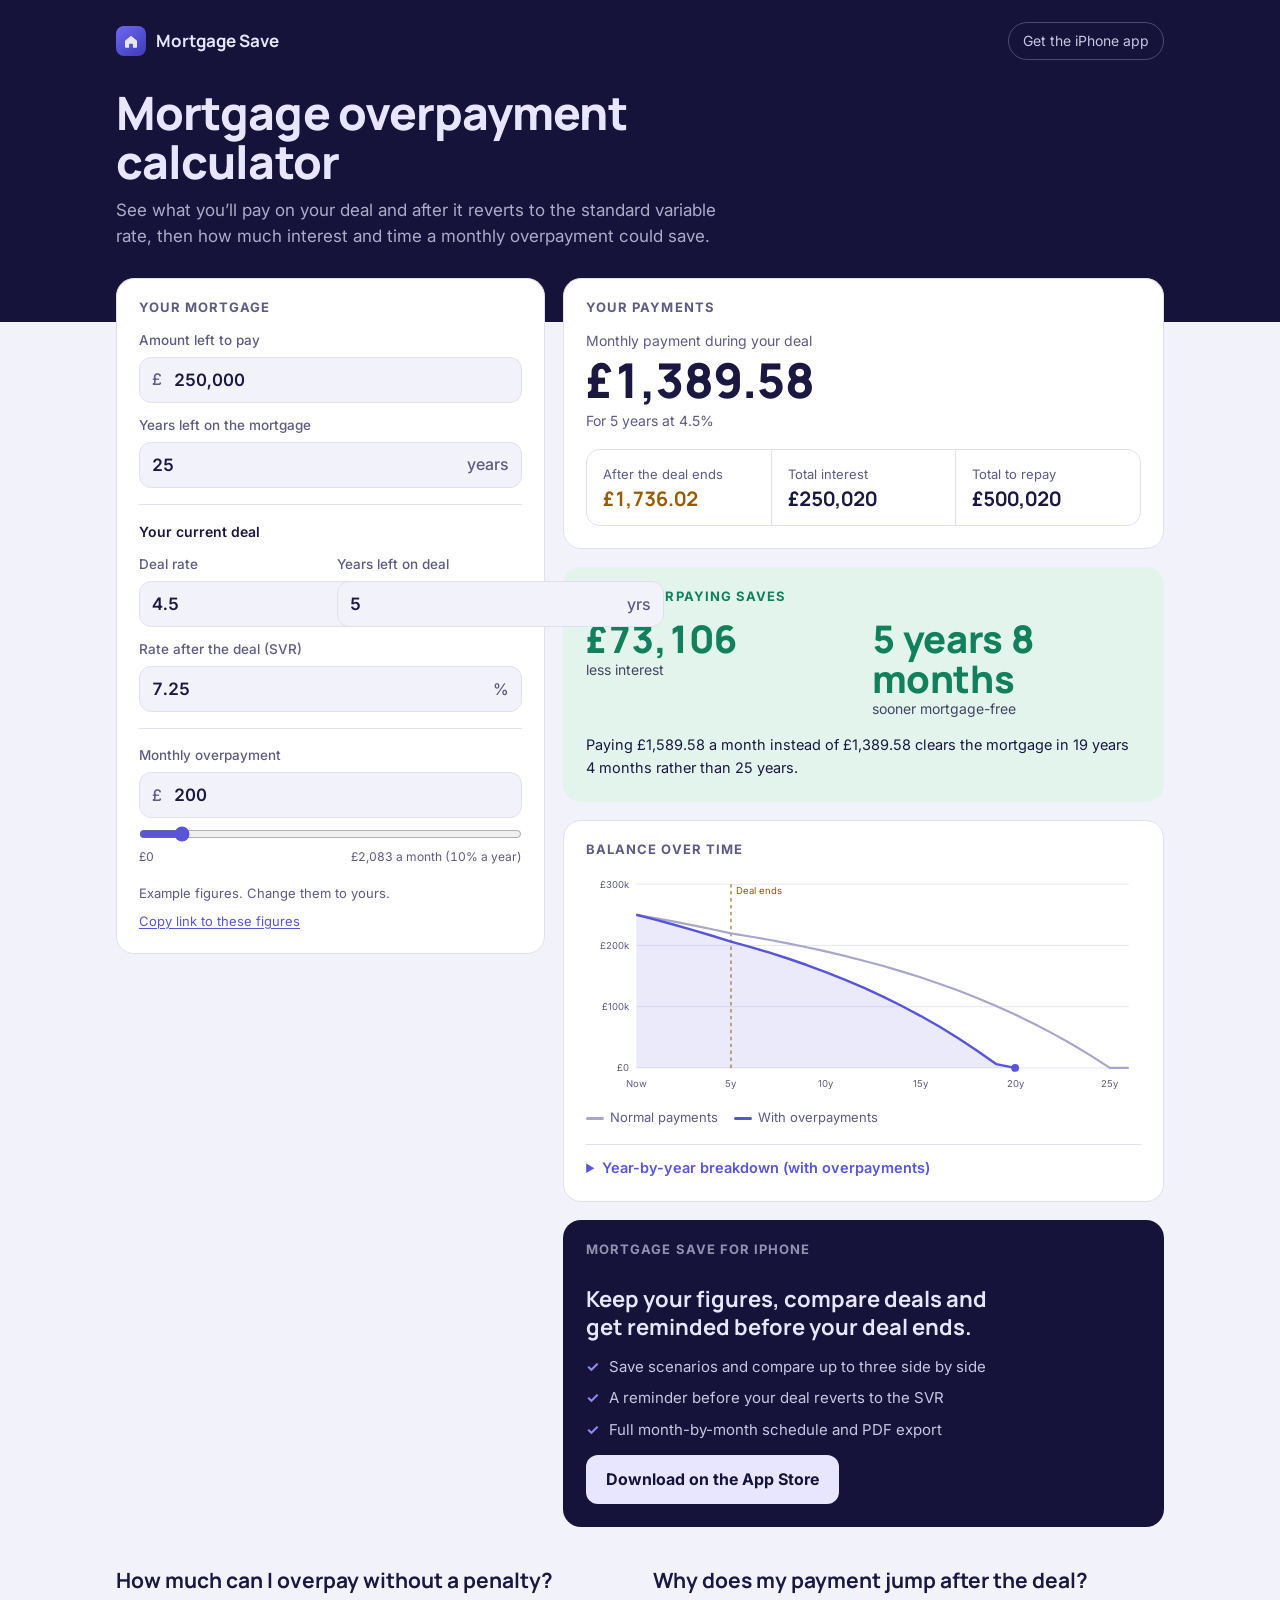
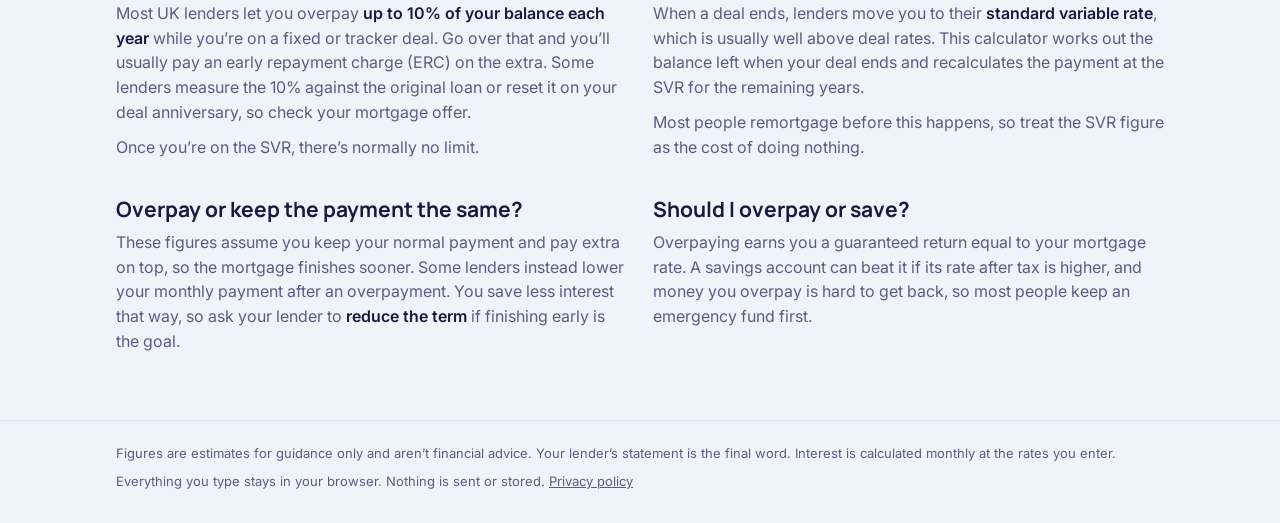
==== calculator/index.html @ d21f7b5c "Add cookie-free Cloudflare Web Analytics to the web calculator Co-Authored-By: Claude Opus 5.5 <nore" ====
<!doctype html>
<html lang="en-GB">
<head>
<meta charset="utf-8">
<meta name="viewport" content="width=device-width, initial-scale=1, viewport-fit=cover">
<title>Mortgage Overpayment Calculator</title>
<meta name="claude:viewport-fit-sides" content="cover">
<meta name="description" content="Free UK mortgage overpayment calculator. See your monthly payment on your deal and after it reverts to the SVR, and how much interest and time a monthly overpayment saves. Nothing you enter leaves your browser.">
<meta name="apple-itunes-app" content="app-id=6467675017">
<meta property="og:type" content="website">
<meta property="og:title" content="Mortgage Overpayment Calculator – Mortgage Save">
<meta property="og:description" content="See how much interest and how many years a monthly overpayment could save on your UK mortgage.">
<meta name="twitter:card" content="summary">
<link rel="canonical" href="https://mortgagesave.very-good-studio.com/">
<meta property="og:url" content="https://mortgagesave.very-good-studio.com/">
<link rel="preconnect" href="https://fonts.googleapis.com">
<link rel="preconnect" href="https://fonts.gstatic.com" crossorigin>
<link rel="stylesheet" href="https://fonts.googleapis.com/css2?family=Manrope:wght@600;700;800&family=Inter:wght@400;500;600&display=swap">
<script type="application/ld+json">
{
  "@context": "https://schema.org",
  "@graph": [
    {
      "@type": "WebApplication",
      "name": "Mortgage Save overpayment calculator",
      "applicationCategory": "FinanceApplication",
      "operatingSystem": "Any",
      "offers": { "@type": "Offer", "price": "0", "priceCurrency": "GBP" },
      "description": "Calculate UK mortgage payments across a fixed deal and the standard variable rate, and see what monthly overpayments save."
    },
    {
      "@type": "FAQPage",
      "mainEntity": [
        { "@type": "Question", "name": "How much can I overpay my mortgage without a penalty?",
          "acceptedAnswer": { "@type": "Answer", "text": "Most UK lenders let you overpay up to 10% of the balance each year during a fixed or tracker deal without an early repayment charge. Check your mortgage offer, because some lenders use a different limit or measure it differently." } },
        { "@type": "Question", "name": "What is the standard variable rate (SVR)?",
          "acceptedAnswer": { "@type": "Answer", "text": "The SVR is the rate your lender moves you to when your deal ends. It is usually much higher than deal rates, which is why most people remortgage before their deal finishes." } },
        { "@type": "Question", "name": "Is it better to overpay or save?",
          "acceptedAnswer": { "@type": "Answer", "text": "Overpaying gives a guaranteed return equal to your mortgage rate. Savings can beat it when the after-tax savings rate is higher, and an emergency fund should usually come first because overpayments are hard to get back." } }
      ]
    }
  ]
}
</script>
<style>
/* Layout: one calm column on phones; inputs left and live results right from 900px. Brand palette from the Mortgage Save support site. */
:root {
  --bg: #F2F2FA;
  --surface: #FFFFFF;
  --ink: #1A1840;
  --muted: #5E5B83;
  --line: #E1E0F0;
  --brand: #16133B;
  --brand-fg: #E8E6FF;
  --accent: #5955D8;
  --accent-soft: #EBEAFD;
  --save: #12805C;
  --save-soft: #E3F4EC;
  --warn: #9A5B00;
  --warn-soft: #FFF3DC;
  --chart-base: #A9A6CC;
  --font-display: "Manrope", "Inter", system-ui, sans-serif;
  --font-body: "Inter", system-ui, -apple-system, "Segoe UI", sans-serif;
  --radius: 18px;
}
@media (prefers-color-scheme: dark) {
  :root:not([data-theme="light"]) {
    --bg: #0E0C24; --surface: #18163A; --ink: #E8E6FF; --muted: #A3A0CC; --line: #2C2A55;
    --brand: #0A0820; --brand-fg: #E8E6FF; --accent: #8E8BF5; --accent-soft: #26245A;
    --save: #4CC79A; --save-soft: #12332A; --warn: #F2B65C; --warn-soft: #3A2C12; --chart-base: #4E4B82;
    color-scheme: dark;
  }
}
:root[data-theme="dark"] {
  --bg: #0E0C24; --surface: #18163A; --ink: #E8E6FF; --muted: #A3A0CC; --line: #2C2A55;
  --brand: #0A0820; --brand-fg: #E8E6FF; --accent: #8E8BF5; --accent-soft: #26245A;
  --save: #4CC79A; --save-soft: #12332A; --warn: #F2B65C; --warn-soft: #3A2C12; --chart-base: #4E4B82;
  color-scheme: dark;
}

*, *::before, *::after { box-sizing: border-box; }
html { -webkit-text-size-adjust: 100%; }
body {
  margin: 0;
  background: var(--bg);
  color: var(--ink);
  font: 400 16px/1.55 var(--font-body);
  -webkit-font-smoothing: antialiased;
}
.wrap {
  max-width: 1080px;
  margin: 0 auto;
  padding-left: max(16px, env(safe-area-inset-left, 0px));
  padding-right: max(16px, env(safe-area-inset-right, 0px));
}

header.top { background: var(--brand); color: var(--brand-fg); }
header.top .wrap { padding-block: 22px 72px; display: grid; gap: 28px; }
.brandline { display: flex; align-items: center; justify-content: space-between; gap: 12px; flex-wrap: wrap; }
.brand { display: flex; align-items: center; gap: 10px; font: 700 17px/1 var(--font-display); color: var(--brand-fg); text-decoration: none; }
.brand-mark { width: 30px; height: 30px; border-radius: 8px; background: linear-gradient(140deg, #6E6AF0, #3D39B8); display: grid; place-items: center; }
.store-link { color: var(--brand-fg); font-size: 14px; opacity: .85; text-decoration: none; border: 1px solid rgba(232,230,255,.3); border-radius: 999px; padding: 7px 14px; }
.store-link:hover { opacity: 1; border-color: rgba(232,230,255,.6); }
h1 { font: 800 clamp(30px, 5vw, 46px)/1.08 var(--font-display); letter-spacing: -0.02em; margin: 0; text-wrap: balance; max-width: 18ch; }
.lede { margin: 10px 0 0; max-width: 58ch; color: rgba(232,230,255,.72); font-size: 17px; }

main .wrap { margin-top: -44px; padding-block: 0 56px; }
.calc { display: grid; gap: 18px; grid-template-columns: 1fr; align-items: start; }
@media (min-width: 900px) { .calc { grid-template-columns: minmax(0, 5fr) minmax(0, 7fr); } }

.panel { background: var(--surface); border: 1px solid var(--line); border-radius: var(--radius); padding: 22px; min-width: 0; }
.panel h2 { font: 700 13px/1 var(--font-body); text-transform: uppercase; letter-spacing: .08em; color: var(--muted); margin: 0 0 16px; }
.inputs { display: grid; gap: 16px; }
@media (min-width: 900px) { .inputs-panel { position: sticky; top: calc(16px + env(safe-area-inset-top, 0px)); } }
.group { display: grid; gap: 12px; padding-top: 16px; border-top: 1px solid var(--line); }
.group:first-of-type { border-top: 0; padding-top: 0; }
.group-title { font-weight: 600; font-size: 14px; }
.pair { display: grid; grid-template-columns: 1fr 1fr; gap: 12px; }
.field { display: grid; gap: 6px; min-width: 0; }
.field label { font-size: 13.5px; font-weight: 500; color: var(--muted); }
.box { display: flex; align-items: center; background: var(--bg); border: 1.5px solid var(--line); border-radius: 12px; transition: border-color .15s; }
.box:focus-within { border-color: var(--accent); }
.box span { padding: 0 0 0 12px; color: var(--muted); font-weight: 500; }
.box span.after { padding: 0 12px 0 0; }
.box input { flex: 1; min-width: 0; border: 0; background: transparent; color: var(--ink); font: 600 17px/1 var(--font-body); padding: 12px; font-variant-numeric: tabular-nums; outline: none; }
.field.bad .box { border-color: #D2433E; }
.err { color: #D2433E; font-size: 13px; }
.err:empty { display: none; }
.hint { font-size: 13px; color: var(--muted); }
input[type="range"] { width: 100%; accent-color: var(--accent); margin: 2px 0 0; }
.range-ends { display: flex; justify-content: space-between; font-size: 12px; color: var(--muted); font-variant-numeric: tabular-nums; }
.example-note { font-size: 13px; color: var(--muted); display: flex; justify-content: space-between; gap: 8px; flex-wrap: wrap; }
.linkbtn { background: none; border: 0; padding: 0; font: inherit; color: var(--accent); cursor: pointer; text-decoration: underline; text-underline-offset: 2px; }
:focus-visible { outline: 2.5px solid var(--accent); outline-offset: 2px; }

.results { display: grid; gap: 18px; min-width: 0; }
.headline { display: grid; gap: 4px; }
.headline .k { font-size: 14px; color: var(--muted); }
.headline .v { font: 800 clamp(34px, 6vw, 48px)/1.05 var(--font-display); letter-spacing: -0.02em; font-variant-numeric: tabular-nums; }
.headline .s { font-size: 14px; color: var(--muted); }
.stats { display: grid; grid-template-columns: repeat(auto-fit, minmax(150px, 1fr)); gap: 1px; background: var(--line); border: 1px solid var(--line); border-radius: 14px; overflow: hidden; margin-top: 18px; }
.stat { background: var(--surface); padding: 14px 16px; display: grid; gap: 2px; }
.stat .k { font-size: 13px; color: var(--muted); }
.stat .v { font: 700 20px/1.2 var(--font-display); font-variant-numeric: tabular-nums; }
.stat .v.up { color: var(--warn); }

.saving { background: var(--save-soft); border-color: transparent; }
.saving h2 { color: var(--save); }
.saving-grid { display: grid; grid-template-columns: repeat(auto-fit, minmax(160px, 1fr)); gap: 16px; }
.saving .big { font: 800 clamp(28px, 4.6vw, 38px)/1.05 var(--font-display); color: var(--save); font-variant-numeric: tabular-nums; letter-spacing: -0.01em; }
.saving .k { font-size: 14px; color: var(--ink); opacity: .8; }
.saving p { margin: 14px 0 0; font-size: 14.5px; }
.callout { margin-top: 14px; background: var(--warn-soft); color: var(--warn); border-radius: 12px; padding: 12px 14px; font-size: 14px; }
.empty-over { color: var(--muted); font-size: 15px; margin: 0; }

.chart-wrap { width: 100%; }
.chart-wrap svg { width: 100%; height: auto; display: block; overflow: visible; }
.legend { display: flex; gap: 16px; flex-wrap: wrap; font-size: 13px; color: var(--muted); margin-top: 10px; }
.legend i { display: inline-block; width: 18px; height: 3px; border-radius: 2px; vertical-align: middle; margin-right: 6px; }

details.table { border-top: 1px solid var(--line); margin-top: 16px; padding-top: 12px; }
details.table summary { cursor: pointer; font-weight: 600; font-size: 14.5px; color: var(--accent); }
.table-scroll { overflow-x: auto; margin-top: 12px; }
table { width: 100%; border-collapse: collapse; font-size: 14px; font-variant-numeric: tabular-nums; min-width: 460px; }
th, td { text-align: right; padding: 8px 10px; border-bottom: 1px solid var(--line); white-space: nowrap; }
th:first-child, td:first-child { text-align: left; }
th { font-size: 12px; text-transform: uppercase; letter-spacing: .06em; color: var(--muted); font-weight: 600; }
tr.svr td:first-child::after { content: "SVR"; font-size: 10.5px; font-weight: 600; letter-spacing: .05em; margin-left: 8px; padding: 2px 6px; border-radius: 999px; background: var(--warn-soft); color: var(--warn); }

.app { background: var(--brand); color: var(--brand-fg); border-color: transparent; display: grid; gap: 14px; }
.app h2 { color: rgba(232,230,255,.6); }
.app .pitch { font: 700 22px/1.25 var(--font-display); margin: 0; text-wrap: balance; }
.app ul { margin: 0; padding: 0; list-style: none; display: grid; gap: 8px; font-size: 15px; color: rgba(232,230,255,.85); }
.app li::before { content: "✓"; color: #8E8BF5; font-weight: 700; margin-right: 10px; }
.app .cta { justify-self: start; background: var(--brand-fg); color: var(--brand); font-weight: 700; text-decoration: none; padding: 12px 20px; border-radius: 12px; }
.app .cta:hover { background: #fff; }

.explain { margin-top: 40px; display: grid; gap: 26px; grid-template-columns: 1fr; }
@media (min-width: 760px) { .explain { grid-template-columns: 1fr 1fr; } }
.explain section { min-width: 0; }
.explain h2 { font: 700 21px/1.25 var(--font-display); margin: 0 0 8px; text-wrap: balance; }
.explain p { margin: 0 0 10px; max-width: 62ch; color: var(--muted); }
.explain p strong { color: var(--ink); font-weight: 600; }

footer { border-top: 1px solid var(--line); }
footer .wrap { padding-block: 22px 32px; font-size: 13px; color: var(--muted); display: grid; gap: 8px; }
footer a { color: var(--muted); }

@media (prefers-reduced-motion: reduce) { * { transition: none !important; } }
</style>
</head>
<body>
<header class="top">
  <div class="wrap">
    <div class="brandline">
      <a class="brand" href="./">
        <span class="brand-mark" aria-hidden="true">
          <svg width="18" height="18" viewBox="0 0 24 24" fill="none"><path d="M4 11.5 12 5l8 6.5V20a1 1 0 0 1-1 1h-4.5v-5.5h-5V21H5a1 1 0 0 1-1-1v-8.5Z" fill="#E8E6FF"/></svg>
        </span>
        Mortgage Save
      </a>
      <a class="store-link" href="https://apps.apple.com/app/id6467675017" rel="noopener">Get the iPhone app</a>
    </div>
    <div>
      <h1>Mortgage overpayment calculator</h1>
      <p class="lede">See what you’ll pay on your deal and after it reverts to the standard variable rate, then how much interest and time a monthly overpayment could save.</p>
    </div>
  </div>
</header>

<main>
  <div class="wrap">
    <div class="calc">
      <form class="panel inputs-panel" id="form" novalidate>
        <h2>Your mortgage</h2>
        <div class="inputs">
          <div class="group">
            <div class="field" id="f-loan">
              <label for="loan">Amount left to pay</label>
              <div class="box"><span>£</span><input id="loan" name="loan" inputmode="decimal" autocomplete="off"></div>
              <div class="err" id="e-loan"></div>
            </div>
            <div class="field" id="f-termYears">
              <label for="termYears">Years left on the mortgage</label>
              <div class="box"><input id="termYears" name="termYears" inputmode="decimal" autocomplete="off"><span class="after">years</span></div>
              <div class="err" id="e-termYears"></div>
            </div>
          </div>

          <div class="group">
            <div class="group-title">Your current deal</div>
            <div class="pair">
              <div class="field" id="f-dealRate">
                <label for="dealRate">Deal rate</label>
                <div class="box"><input id="dealRate" name="dealRate" inputmode="decimal" autocomplete="off"><span class="after">%</span></div>
                <div class="err" id="e-dealRate"></div>
              </div>
              <div class="field" id="f-dealYears">
                <label for="dealYears">Years left on deal</label>
                <div class="box"><input id="dealYears" name="dealYears" inputmode="decimal" autocomplete="off"><span class="after">yrs</span></div>
                <div class="err" id="e-dealYears"></div>
              </div>
            </div>
            <div class="field" id="f-svr">
              <label for="svr">Rate after the deal (SVR)</label>
              <div class="box"><input id="svr" name="svr" inputmode="decimal" autocomplete="off"><span class="after">%</span></div>
              <div class="err" id="e-svr"></div>
            </div>
          </div>

          <div class="group">
            <div class="field" id="f-overpayment">
              <label for="overpayment">Monthly overpayment</label>
              <div class="box"><span>£</span><input id="overpayment" name="overpayment" inputmode="decimal" autocomplete="off"></div>
              <input type="range" id="overSlider" min="0" max="2000" step="10" aria-label="Monthly overpayment slider">
              <div class="range-ends"><span>£0</span><span id="capLabel">£0 a month (10% a year)</span></div>
              <div class="err" id="e-overpayment"></div>
            </div>
          </div>

          <div class="example-note">
            <span id="exampleText">Example figures. Change them to yours.</span>
            <button type="button" class="linkbtn" id="copyLink">Copy link to these figures</button>
          </div>
        </div>
      </form>

      <div class="results" aria-live="polite">
        <section class="panel" id="paymentsPanel">
          <h2>Your payments</h2>
          <div class="headline">
            <span class="k">Monthly payment during your deal</span>
            <span class="v" id="r-deal">–</span>
            <span class="s" id="r-deal-sub"></span>
          </div>
          <div class="stats">
            <div class="stat"><span class="k">After the deal ends</span><span class="v" id="r-svr">–</span></div>
            <div class="stat"><span class="k">Total interest</span><span class="v" id="r-interest">–</span></div>
            <div class="stat"><span class="k">Total to repay</span><span class="v" id="r-total">–</span></div>
          </div>
        </section>

        <section class="panel saving" id="savingPanel">
          <h2>What overpaying saves</h2>
          <div id="savingBody"></div>
        </section>

        <section class="panel">
          <h2>Balance over time</h2>
          <div class="chart-wrap" id="chart"></div>
          <div class="legend" id="legend"></div>
          <details class="table">
            <summary>Year-by-year breakdown</summary>
            <div class="table-scroll"><table id="yearTable"></table></div>
          </details>
        </section>

        <section class="panel app">
          <h2>Mortgage Save for iPhone</h2>
          <p class="pitch">Keep your figures, compare deals and get reminded before your deal ends.</p>
          <ul>
            <li>Save scenarios and compare up to three side by side</li>
            <li>A reminder before your deal reverts to the SVR</li>
            <li>Full month-by-month schedule and PDF export</li>
          </ul>
          <a class="cta" href="https://apps.apple.com/app/id6467675017" rel="noopener">Download on the App Store</a>
        </section>
      </div>
    </div>

    <div class="explain">
      <section>
        <h2>How much can I overpay without a penalty?</h2>
        <p>Most UK lenders let you overpay <strong>up to 10% of your balance each year</strong> while you’re on a fixed or tracker deal. Go over that and you’ll usually pay an early repayment charge (ERC) on the extra. Some lenders measure the 10% against the original loan or reset it on your deal anniversary, so check your mortgage offer.</p>
        <p>Once you’re on the SVR, there’s normally no limit.</p>
      </section>
      <section>
        <h2>Why does my payment jump after the deal?</h2>
        <p>When a deal ends, lenders move you to their <strong>standard variable rate</strong>, which is usually well above deal rates. This calculator works out the balance left when your deal ends and recalculates the payment at the SVR for the remaining years.</p>
        <p>Most people remortgage before this happens, so treat the SVR figure as the cost of doing nothing.</p>
      </section>
      <section>
        <h2>Overpay or keep the payment the same?</h2>
        <p>These figures assume you keep your normal payment and pay extra on top, so the mortgage finishes sooner. Some lenders instead lower your monthly payment after an overpayment. You save less interest that way, so ask your lender to <strong>reduce the term</strong> if finishing early is the goal.</p>
      </section>
      <section>
        <h2>Should I overpay or save?</h2>
        <p>Overpaying earns you a guaranteed return equal to your mortgage rate. A savings account can beat it if its rate after tax is higher, and money you overpay is hard to get back, so most people keep an emergency fund first.</p>
      </section>
    </div>
  </div>
</main>

<footer>
  <div class="wrap">
    <span>Figures are estimates for guidance only and aren’t financial advice. Your lender’s statement is the final word. Interest is calculated monthly at the rates you enter.</span>
    <span>Everything you type stays in your browser. Nothing is sent or stored. <a href="https://jamesishere00100001.github.io/mortgagesave/privacy-policy.html">Privacy policy</a></span>
  </div>
</footer>

<script type="module">
import { calculate, maxMonthlyOverpayment } from './calc.js';

const EXAMPLE = { loan: 250000, termYears: 25, dealRate: 4.5, dealYears: 5, svr: 7.25, overpayment: 200 };
const FIELDS = Object.keys(EXAMPLE);
const $ = (id) => document.getElementById(id);

const gbp0 = new Intl.NumberFormat('en-GB', { style: 'currency', currency: 'GBP', maximumFractionDigits: 0 });
const gbp2 = new Intl.NumberFormat('en-GB', { style: 'currency', currency: 'GBP', minimumFractionDigits: 2, maximumFractionDigits: 2 });
const num = (v) => Number(String(v).replace(/[£,%\s]/g, ''));
const plain = (n) => (Number.isInteger(n) ? String(n) : String(+n.toFixed(2)));

function duration(months) {
  const m = Math.round(months);
  const y = Math.floor(m / 12), r = m % 12;
  const parts = [];
  if (y) parts.push(`${y} year${y === 1 ? '' : 's'}`);
  if (r) parts.push(`${r} month${r === 1 ? '' : 's'}`);
  return parts.join(' ') || '0 months';
}

function readForm() {
  const d = {};
  for (const k of FIELDS) d[k] = $(k).value.trim() === '' ? (k === 'overpayment' ? 0 : NaN) : num($(k).value);
  return d;
}

function fill(d) {
  for (const k of FIELDS) $(k).value = k === 'loan' || k === 'overpayment' ? Number(d[k]).toLocaleString('en-GB') : plain(d[k]);
}

function initialValues() {
  try {
    const q = new URLSearchParams(location.search);
    if (FIELDS.every((k) => q.has(k))) {
      const d = {};
      for (const k of FIELDS) d[k] = num(q.get(k));
      if (FIELDS.every((k) => Number.isFinite(d[k]))) return { d, fromLink: true };
    }
  } catch (_) {}
  return { d: EXAMPLE, fromLink: false };
}

function syncUrl(d) {
  try {
    const q = new URLSearchParams();
    for (const k of FIELDS) q.set(k, plain(d[k]));
    history.replaceState(null, '', `${location.pathname}?${q}`);
  } catch (_) {}
}

function showErrors(errors) {
  for (const k of FIELDS) {
    $(`e-${k}`).textContent = errors[k] || '';
    $(`f-${k}`).classList.toggle('bad', !!errors[k]);
  }
}

function renderChart(baseYears, overYears, dealYears) {
  const W = 640, H = 260, L = 58, R = 14, T = 14, B = 34;
  const n = baseYears.length;
  const max = baseYears.length ? Math.max(...baseYears.map((y) => y.closing), 0) : 0;
  const top = Math.max(baseYears[0] ? baseYears[0].closing + baseYears[0].principal : 1, max);
  const step = niceStep(top / 4);
  const yMax = Math.ceil(top / step) * step;
  const x = (yr) => L + (yr / n) * (W - L - R);
  const y = (v) => T + (1 - v / yMax) * (H - T - B);
  const start = baseYears[0] ? baseYears[0].closing + baseYears[0].principal : 0;

  const pts = (years) => [[0, start], ...years.map((yr) => [yr.year, yr.closing])];
  const line = (p) => p.map(([a, b], i) => `${i ? 'L' : 'M'}${x(a).toFixed(1)},${y(b).toFixed(1)}`).join('');
  const area = (p) => `${line(p)}L${x(p.at(-1)[0]).toFixed(1)},${y(0)}L${x(0)},${y(0)}Z`;

  let grid = '';
  for (let v = 0; v <= yMax + 1; v += step) {
    grid += `<line x1="${L}" x2="${W - R}" y1="${y(v)}" y2="${y(v)}" stroke="var(--line)" stroke-width="1"/>`;
    grid += `<text x="${L - 8}" y="${y(v) + 4}" text-anchor="end" font-size="11" fill="var(--muted)">${shortMoney(v)}</text>`;
  }
  const tickEvery = n > 30 ? 10 : n > 12 ? 5 : n > 6 ? 2 : 1;
  for (let t = 0; t <= n; t += tickEvery) {
    grid += `<text x="${x(t)}" y="${H - 12}" text-anchor="middle" font-size="11" fill="var(--muted)">${t === 0 ? 'Now' : `${t}y`}</text>`;
  }
  const dealX = x(Math.min(dealYears, n));
  const dealMark = dealYears < n
    ? `<line x1="${dealX}" x2="${dealX}" y1="${T}" y2="${y(0)}" stroke="var(--warn)" stroke-dasharray="4 4" stroke-width="1.2"/>
       <text x="${dealX + 6}" y="${T + 11}" font-size="11" fill="var(--warn)">Deal ends</text>` : '';

  const basePts = pts(baseYears);
  let svg = `<svg viewBox="0 0 ${W} ${H}" role="img" aria-label="Mortgage balance by year">${grid}${dealMark}`;
  svg += `<path d="${line(basePts)}" fill="none" stroke="var(--chart-base)" stroke-width="2.5" stroke-linejoin="round"/>`;
  if (overYears) {
    const op = pts(overYears);
    svg += `<path d="${area(op)}" fill="var(--accent)" opacity="0.12"/>`;
    svg += `<path d="${line(op)}" fill="none" stroke="var(--accent)" stroke-width="2.8" stroke-linejoin="round"/>`;
    const end = op.at(-1);
    svg += `<circle cx="${x(end[0])}" cy="${y(0)}" r="4.5" fill="var(--accent)"/>`;
  }
  svg += '</svg>';
  $('chart').innerHTML = svg;
  $('legend').innerHTML =
    `<span><i style="background:var(--chart-base)"></i>Normal payments</span>` +
    (overYears ? `<span><i style="background:var(--accent)"></i>With overpayments</span>` : '');
}

function niceStep(raw) {
  const p = Math.pow(10, Math.floor(Math.log10(raw || 1)));
  const f = raw / p;
  return (f <= 1 ? 1 : f <= 2 ? 2 : f <= 2.5 ? 2.5 : f <= 5 ? 5 : 10) * p;
}
function shortMoney(v) {
  if (v >= 1e6) return `£${+(v / 1e6).toFixed(2)}m`;
  if (v >= 1e3) return `£${Math.round(v / 1e3)}k`;
  return `£${Math.round(v)}`;
}

function renderTable(baseYears, overYears) {
  const rows = (overYears || baseYears);
  const head = `<thead><tr><th>Year</th><th>Paid</th><th>Interest</th><th>Capital</th><th>Balance at end</th></tr></thead>`;
  const body = rows.map((y) => `<tr class="${y.inDeal ? '' : 'svr'}"><td>${y.year}</td><td>${gbp0.format(y.paid)}</td><td>${gbp0.format(y.interest)}</td><td>${gbp0.format(y.principal)}</td><td>${gbp0.format(y.closing)}</td></tr>`).join('');
  $('yearTable').innerHTML = head + `<tbody>${body}</tbody>`;
  document.querySelector('details.table summary').textContent =
    overYears ? 'Year-by-year breakdown (with overpayments)' : 'Year-by-year breakdown';
}

function render() {
  const d = readForm();
  const r = calculate(d);
  showErrors(r.errors);

  const slider = $('overSlider');
  if (d.loan > 0) {
    const cap = maxMonthlyOverpayment(d.loan);
    slider.max = String(Math.max(10, Math.round(cap / 10) * 10));
    $('capLabel').textContent = `${gbp0.format(cap)} a month (10% a year)`;
  }
  if (document.activeElement !== slider) slider.value = String(d.overpayment || 0);

  if (Object.keys(r.errors).length) return;
  syncUrl(d);

  const { std, over } = r;
  $('r-deal').textContent = gbp2.format(std.dealPayment);
  $('r-deal-sub').textContent = `For ${duration(std.dealMonths)} at ${plain(d.dealRate)}%`;
  const rise = std.svrPayment - std.dealPayment;
  $('r-svr').textContent = std.svrMonths > 0 ? gbp2.format(std.svrPayment) : 'Paid off';
  $('r-svr').classList.toggle('up', std.svrMonths > 0 && rise > 0.5);
  $('r-svr').title = std.svrMonths > 0 ? `${rise >= 0 ? '+' : '−'}${gbp2.format(Math.abs(rise))} a month at ${plain(d.svr)}%` : '';
  $('r-interest').textContent = gbp0.format(std.totalInterest);
  $('r-total').textContent = gbp0.format(std.totalPayable);

  const body = $('savingBody');
  if (!over) {
    body.innerHTML = `<p class="empty-over">Add a monthly overpayment to see how much interest and time it saves.</p>`;
  } else {
    const saved = Math.max(0, over.saving);
    body.innerHTML = `
      <div class="saving-grid">
        <div><div class="big">${gbp0.format(saved)}</div><div class="k">less interest</div></div>
        <div><div class="big">${duration(Math.max(0, over.monthsSaved))}</div><div class="k">sooner mortgage-free</div></div>
      </div>
      <p>Paying ${gbp2.format(over.dealPayment)} a month instead of ${gbp2.format(std.dealPayment)} clears the mortgage in ${duration(over.months)} rather than ${duration(std.months)}.</p>
      ${over.overCap ? `<div class="callout">This is more than 10% of your balance a year (${gbp0.format(r.cap)} a month). Most lenders charge an early repayment charge on the extra while you’re on a deal, which these figures don’t include.</div>` : ''}`;
  }

  renderChart(r.baseYears, r.overYears, d.dealYears);
  renderTable(r.baseYears, r.overYears);
}

const start = initialValues();
fill(start.d);
if (start.fromLink) $('exampleText').textContent = 'Figures from a shared link.';

let typed = false;
$('form').addEventListener('input', (e) => {
  if (e.target.id === 'overSlider') {
    $('overpayment').value = Number(e.target.value).toLocaleString('en-GB');
  }
  if (!typed) { typed = true; $('exampleText').textContent = 'Your figures stay in this browser.'; }
  render();
});
$('form').addEventListener('submit', (e) => e.preventDefault());
for (const k of ['loan', 'overpayment']) {
  $(k).addEventListener('blur', () => {
    const v = num($(k).value);
    if (Number.isFinite(v) && $(k).value.trim() !== '') $(k).value = v.toLocaleString('en-GB');
  });
}
$('copyLink').addEventListener('click', async () => {
  const btn = $('copyLink');
  try {
    await navigator.clipboard.writeText(location.href);
    btn.textContent = 'Link copied';
  } catch (_) {
    btn.textContent = 'Copy the address bar to share';
  }
  setTimeout(() => { btn.textContent = 'Copy link to these figures'; }, 2500);
});

render();
</script>
<!-- Cloudflare Web Analytics --><script type='module' src='https://static.cloudflareinsights.com/beacon.min.js' data-cf-beacon='{"token": "3850486203cd40769943ba21bf3ae65b"}'></script><!-- End Cloudflare Web Analytics -->
</body>
</html>
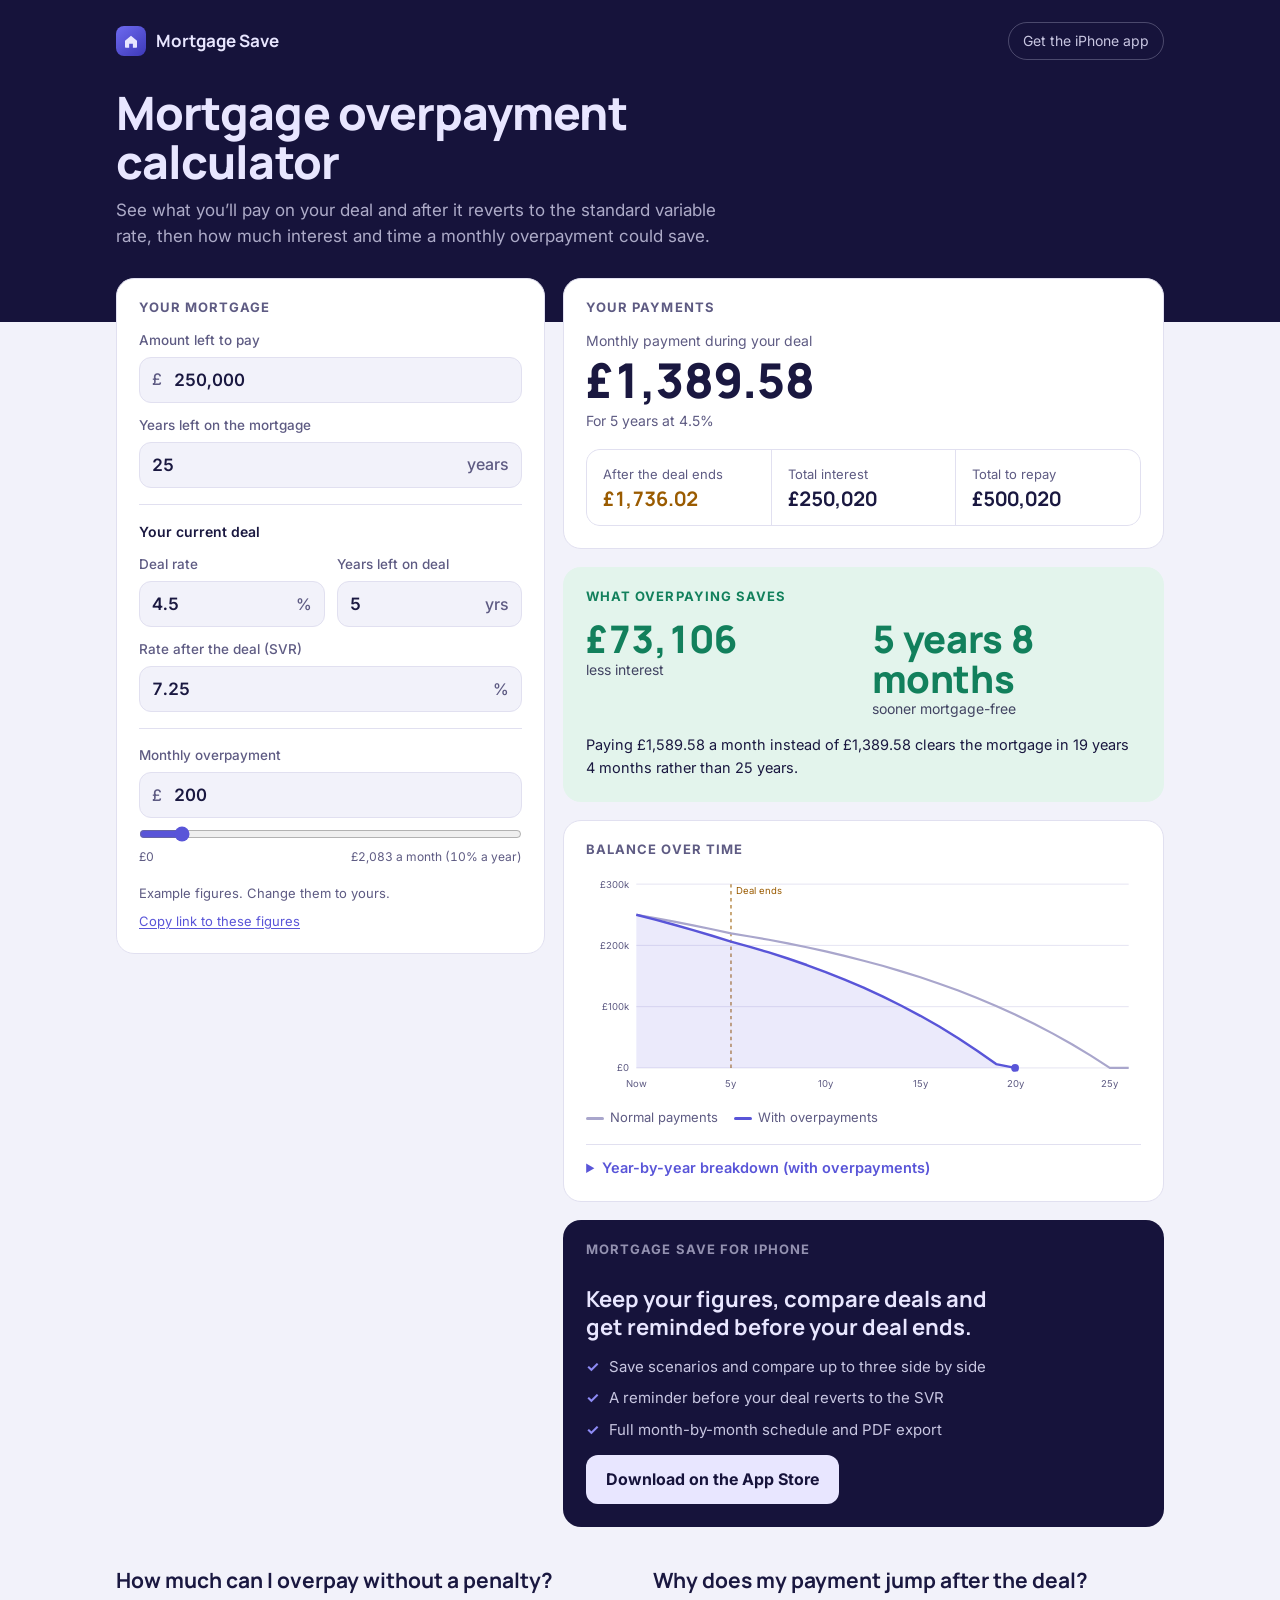
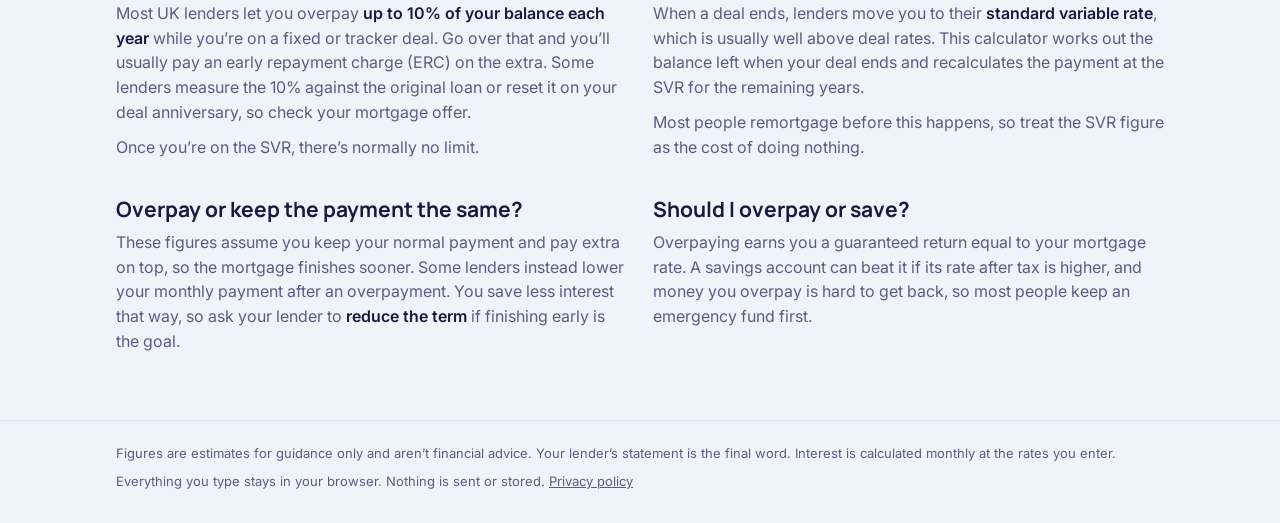
==== commit 85d9f3d8: "Stop calculator inputs overflowing their columns Inputs kept their default ~20-character width, so o" ====
--- a/calculator/index.html
+++ b/calculator/index.html
@@ -115,14 +115,14 @@
 .group { display: grid; gap: 12px; padding-top: 16px; border-top: 1px solid var(--line); }
 .group:first-of-type { border-top: 0; padding-top: 0; }
 .group-title { font-weight: 600; font-size: 14px; }
-.pair { display: grid; grid-template-columns: 1fr 1fr; gap: 12px; }
-.field { display: grid; gap: 6px; min-width: 0; }
+.pair { display: grid; grid-template-columns: repeat(2, minmax(0, 1fr)); gap: 12px; }
+.field { display: grid; grid-template-columns: minmax(0, 1fr); gap: 6px; min-width: 0; }
 .field label { font-size: 13.5px; font-weight: 500; color: var(--muted); }
 .box { display: flex; align-items: center; background: var(--bg); border: 1.5px solid var(--line); border-radius: 12px; transition: border-color .15s; }
 .box:focus-within { border-color: var(--accent); }
 .box span { padding: 0 0 0 12px; color: var(--muted); font-weight: 500; }
 .box span.after { padding: 0 12px 0 0; }
-.box input { flex: 1; min-width: 0; border: 0; background: transparent; color: var(--ink); font: 600 17px/1 var(--font-body); padding: 12px; font-variant-numeric: tabular-nums; outline: none; }
+.box input { flex: 1; width: 100%; min-width: 0; border: 0; background: transparent; color: var(--ink); font: 600 17px/1 var(--font-body); padding: 12px; font-variant-numeric: tabular-nums; outline: none; }
 .field.bad .box { border-color: #D2433E; }
 .err { color: #D2433E; font-size: 13px; }
 .err:empty { display: none; }
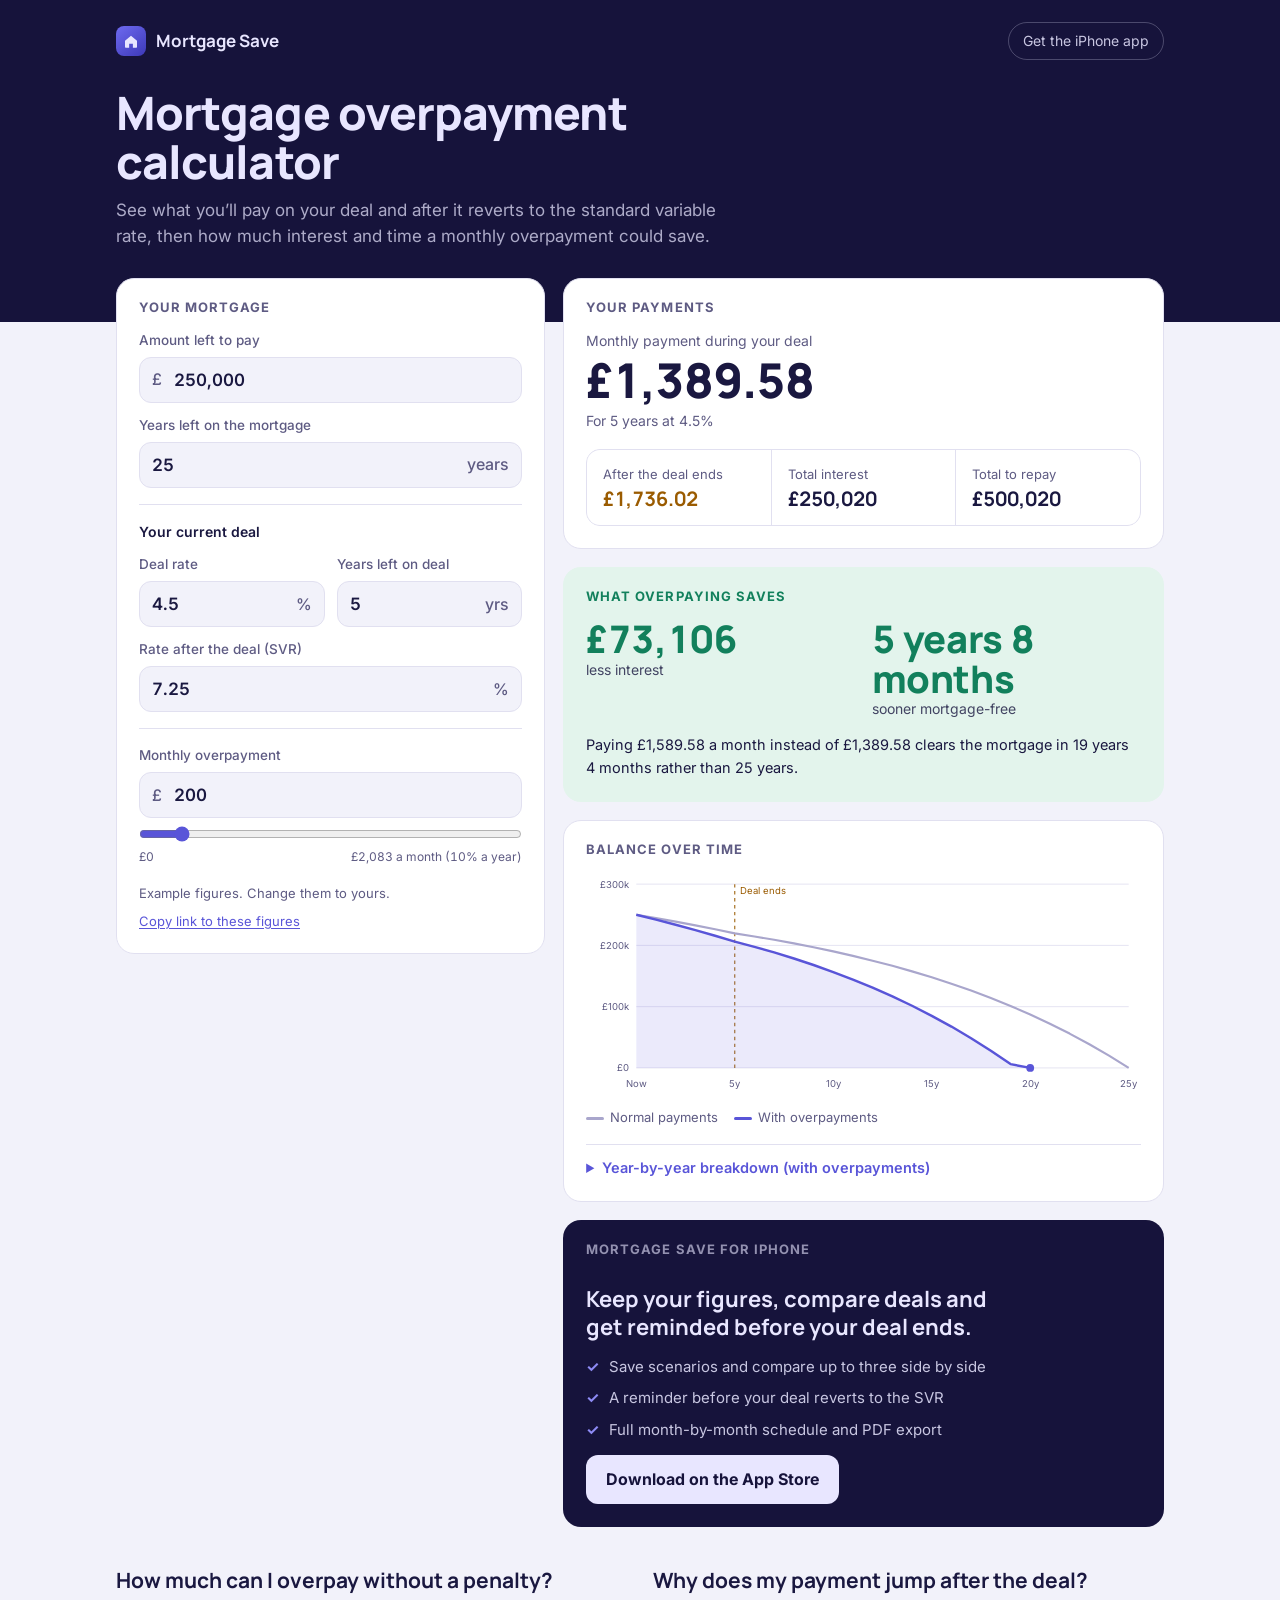
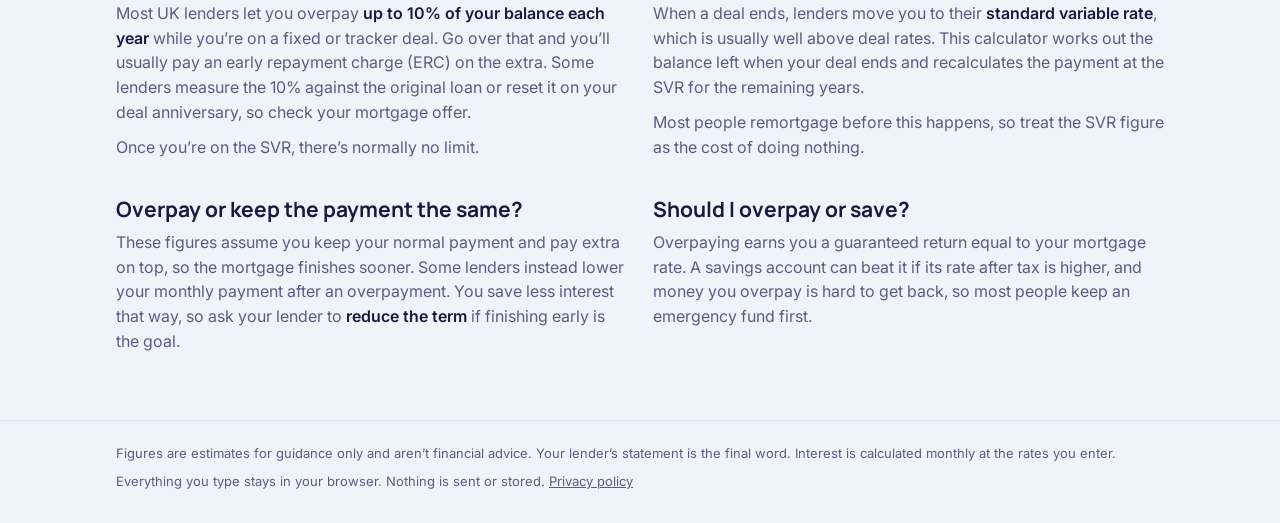
==== commit 116a7c61: "Serve the calculator with our own nginx and security headers Railpack's default static server sent a" ====
--- a/calculator/index.html
+++ b/calculator/index.html
@@ -334,7 +334,7 @@
 <footer>
   <div class="wrap">
     <span>Figures are estimates for guidance only and aren’t financial advice. Your lender’s statement is the final word. Interest is calculated monthly at the rates you enter.</span>
-    <span>Everything you type stays in your browser. Nothing is sent or stored. <a href="https://jamesishere00100001.github.io/mortgagesave/privacy-policy.html">Privacy policy</a></span>
+    <span>Everything you type stays in your browser. Nothing is sent or stored. <a href="https://very-good-studio.com/apps/mortgage-save/privacy-policy.html">Privacy policy</a></span>
   </div>
 </footer>
 
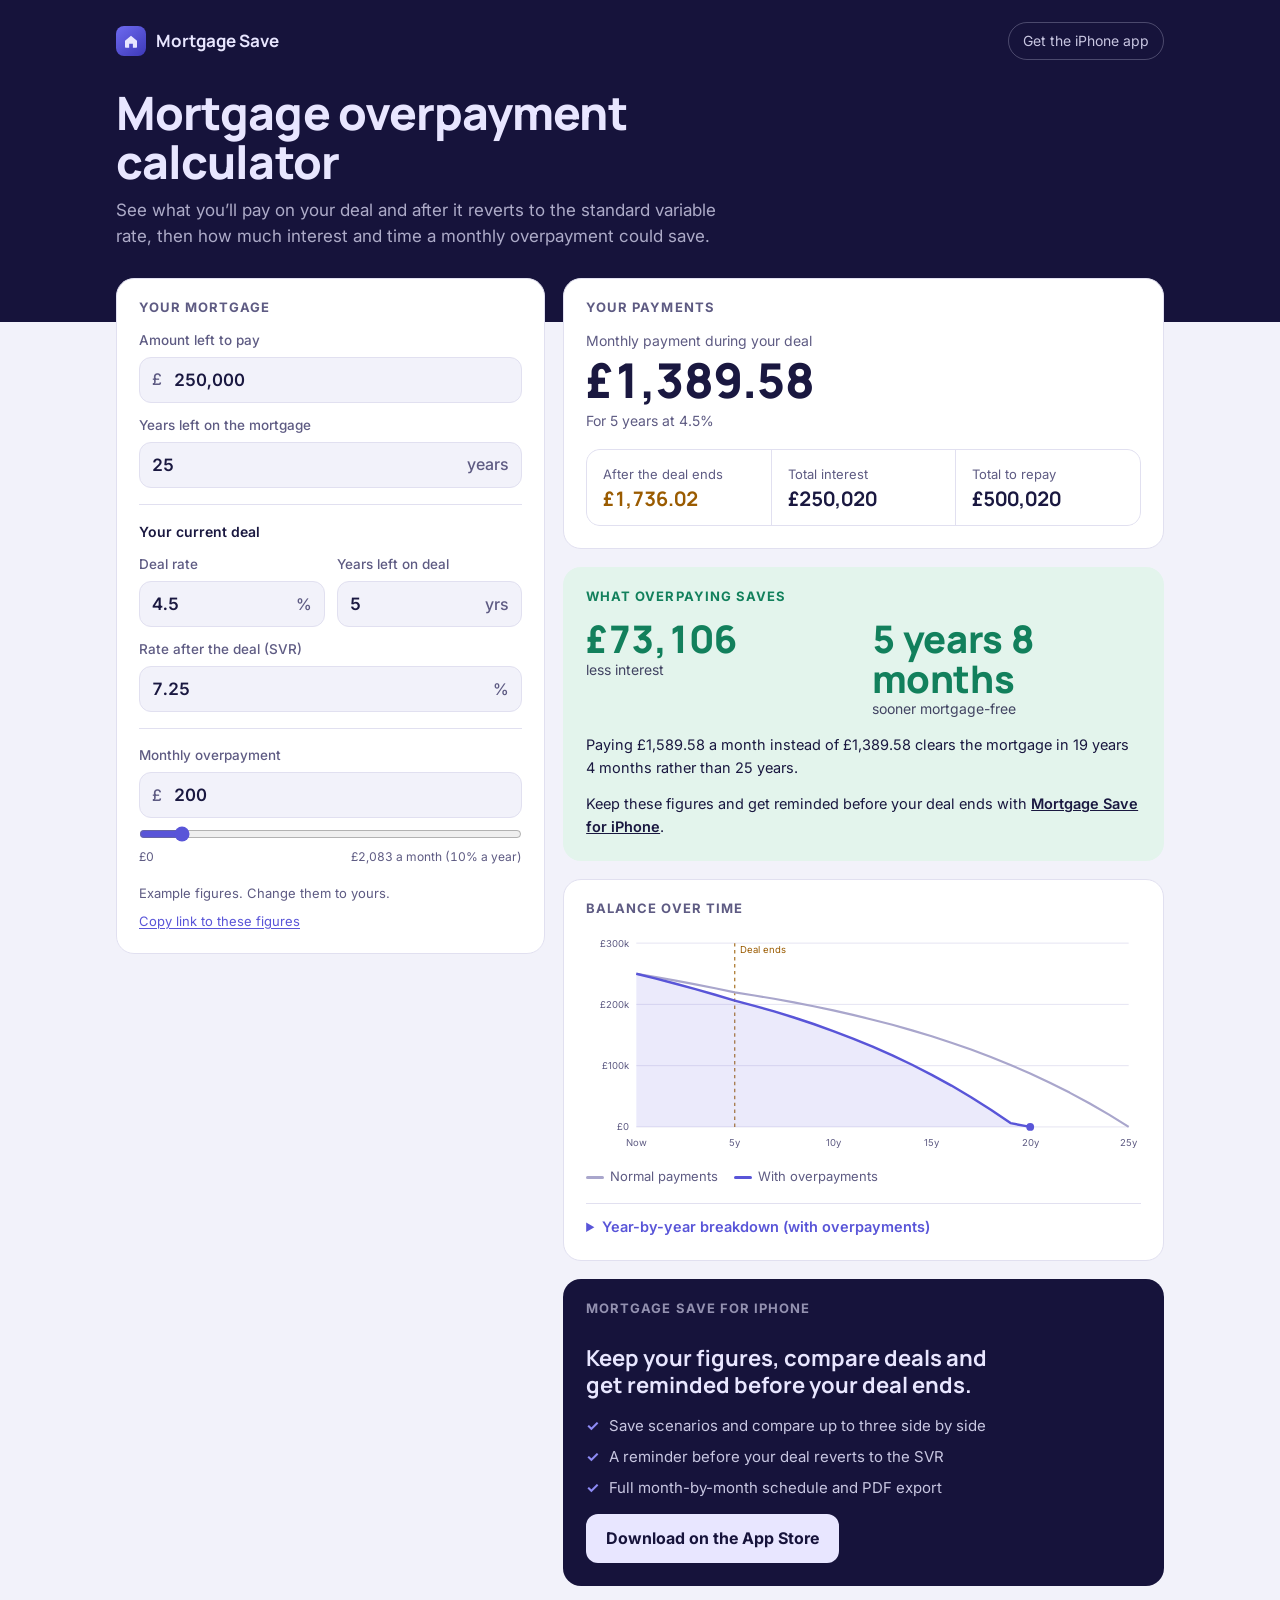
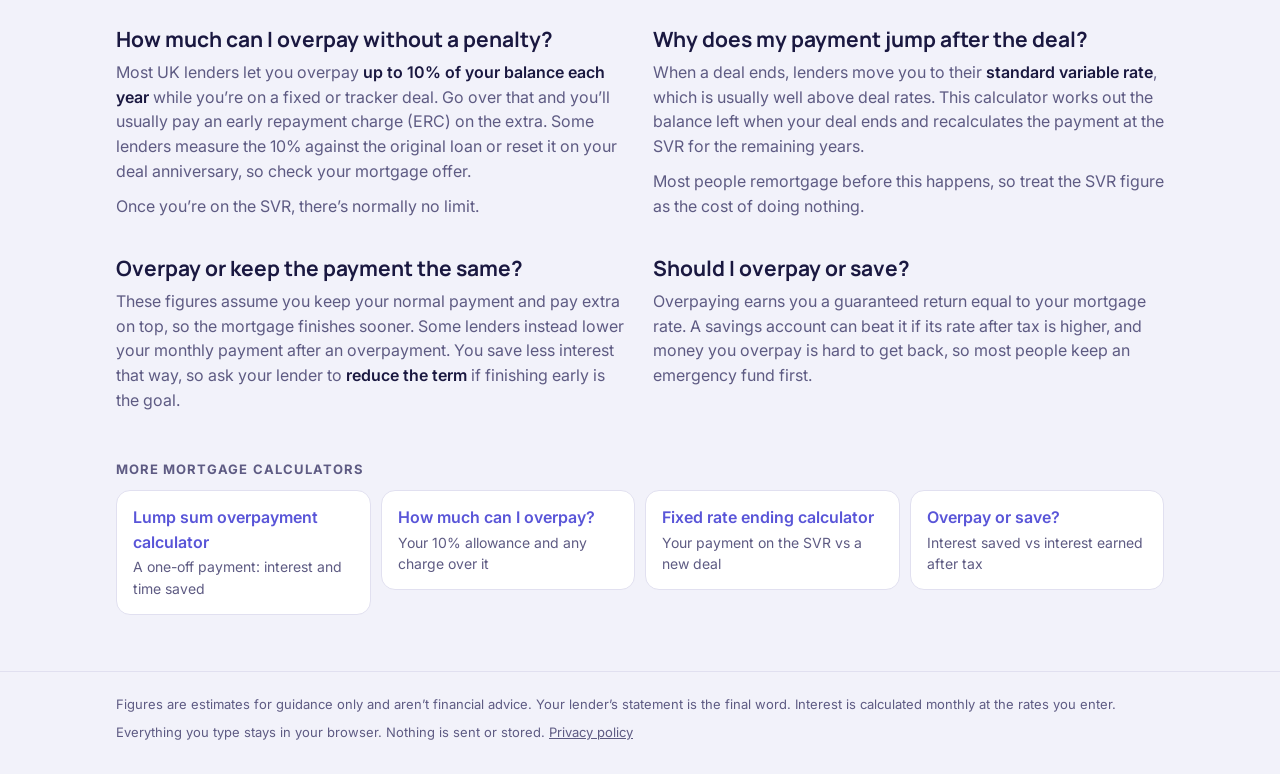
==== commit db2ebe01: "Add four long-tail calculator pages and app nudges next to results Lump sum, overpayment allowance, " ====
--- a/calculator/index.html
+++ b/calculator/index.html
@@ -3,14 +3,20 @@
 <head>
 <meta charset="utf-8">
 <meta name="viewport" content="width=device-width, initial-scale=1, viewport-fit=cover">
-<title>Mortgage Overpayment Calculator</title>
+<title>Mortgage Overpayment Calculator UK: Fixed Deal and SVR | Mortgage Save</title>
 <meta name="claude:viewport-fit-sides" content="cover">
 <meta name="description" content="Free UK mortgage overpayment calculator. See your monthly payment on your deal and after it reverts to the SVR, and how much interest and time a monthly overpayment saves. Nothing you enter leaves your browser.">
 <meta name="apple-itunes-app" content="app-id=6467675017">
 <meta property="og:type" content="website">
 <meta property="og:title" content="Mortgage Overpayment Calculator – Mortgage Save">
 <meta property="og:description" content="See how much interest and how many years a monthly overpayment could save on your UK mortgage.">
-<meta name="twitter:card" content="summary">
+<meta property="og:site_name" content="Mortgage Save">
+<meta property="og:locale" content="en_GB">
+<meta property="og:image" content="https://mortgagesave.very-good-studio.com/og-image.png">
+<meta property="og:image:width" content="1200">
+<meta property="og:image:height" content="630">
+<meta property="og:image:alt" content="Mortgage Save: free UK mortgage overpayment calculator">
+<meta name="twitter:card" content="summary_large_image">
 <link rel="canonical" href="https://mortgagesave.very-good-studio.com/">
 <meta property="og:url" content="https://mortgagesave.very-good-studio.com/">
 <link rel="preconnect" href="https://fonts.googleapis.com">
@@ -26,7 +32,25 @@
       "applicationCategory": "FinanceApplication",
       "operatingSystem": "Any",
       "offers": { "@type": "Offer", "price": "0", "priceCurrency": "GBP" },
-      "description": "Calculate UK mortgage payments across a fixed deal and the standard variable rate, and see what monthly overpayments save."
+      "url": "https://mortgagesave.very-good-studio.com/",
+      "inLanguage": "en-GB",
+      "description": "Calculate UK mortgage payments across a fixed deal and the standard variable rate, and see what monthly overpayments save.",
+      "publisher": { "@id": "https://very-good-studio.com/#org" }
+    },
+    {
+      "@type": "MobileApplication",
+      "name": "Mortgage Save",
+      "operatingSystem": "iOS",
+      "applicationCategory": "FinanceApplication",
+      "downloadUrl": "https://apps.apple.com/app/id6467675017",
+      "installUrl": "https://apps.apple.com/app/id6467675017",
+      "publisher": { "@id": "https://very-good-studio.com/#org" }
+    },
+    {
+      "@type": "Organization",
+      "@id": "https://very-good-studio.com/#org",
+      "name": "Very Good Studio",
+      "url": "https://very-good-studio.com/"
     },
     {
       "@type": "FAQPage",
@@ -182,6 +206,13 @@
 .explain p { margin: 0 0 10px; max-width: 62ch; color: var(--muted); }
 .explain p strong { color: var(--ink); font-weight: 600; }
 
+.callout a, .nudge a { color: inherit; font-weight: 600; }
+.nudge { font-size: 14.5px; }
+.related { margin-top: 40px; }
+.related h2 { font: 700 13px/1 var(--font-body); text-transform: uppercase; letter-spacing: .08em; color: var(--muted); margin: 0 0 14px; }
+.related ul { list-style: none; padding: 0; margin: 0; display: grid; gap: 10px; grid-template-columns: repeat(auto-fit, minmax(230px, 1fr)); }
+.related li a { display: block; background: var(--surface); border: 1px solid var(--line); border-radius: 14px; padding: 14px 16px; font-weight: 600; text-decoration: none; color: var(--accent); }
+.related li a span { display: block; font-weight: 400; font-size: 14px; color: var(--muted); margin-top: 2px; }
 footer { border-top: 1px solid var(--line); }
 footer .wrap { padding-block: 22px 32px; font-size: 13px; color: var(--muted); display: grid; gap: 8px; }
 footer a { color: var(--muted); }
@@ -328,6 +359,16 @@
         <p>Overpaying earns you a guaranteed return equal to your mortgage rate. A savings account can beat it if its rate after tax is higher, and money you overpay is hard to get back, so most people keep an emergency fund first.</p>
       </section>
     </div>
+
+    <nav class="related" aria-label="More calculators">
+      <h2>More mortgage calculators</h2>
+      <ul>
+        <li><a href="lump-sum-overpayment-calculator/">Lump sum overpayment calculator<span>A one-off payment: interest and time saved</span></a></li>
+        <li><a href="mortgage-overpayment-allowance-calculator/">How much can I overpay?<span>Your 10% allowance and any charge over it</span></a></li>
+        <li><a href="fixed-rate-ending-calculator/">Fixed rate ending calculator<span>Your payment on the SVR vs a new deal</span></a></li>
+        <li><a href="overpay-mortgage-or-save-calculator/">Overpay or save?<span>Interest saved vs interest earned after tax</span></a></li>
+      </ul>
+    </nav>
   </div>
 </main>
 
@@ -499,7 +540,8 @@
         <div><div class="big">${duration(Math.max(0, over.monthsSaved))}</div><div class="k">sooner mortgage-free</div></div>
       </div>
       <p>Paying ${gbp2.format(over.dealPayment)} a month instead of ${gbp2.format(std.dealPayment)} clears the mortgage in ${duration(over.months)} rather than ${duration(std.months)}.</p>
-      ${over.overCap ? `<div class="callout">This is more than 10% of your balance a year (${gbp0.format(r.cap)} a month). Most lenders charge an early repayment charge on the extra while you’re on a deal, which these figures don’t include.</div>` : ''}`;
+      ${over.overCap ? `<div class="callout">This is more than 10% of your balance a year (${gbp0.format(r.cap)} a month). Most lenders charge an early repayment charge on the extra while you’re on a deal, which these figures don’t include. <a href="mortgage-overpayment-allowance-calculator/">Check your allowance</a>.</div>` : ''}
+      <p class="nudge">Keep these figures and get reminded before your deal ends with <a href="https://apps.apple.com/app/id6467675017" rel="noopener">Mortgage Save for iPhone</a>.</p>`;
   }
 
   renderChart(r.baseYears, r.overYears, d.dealYears);
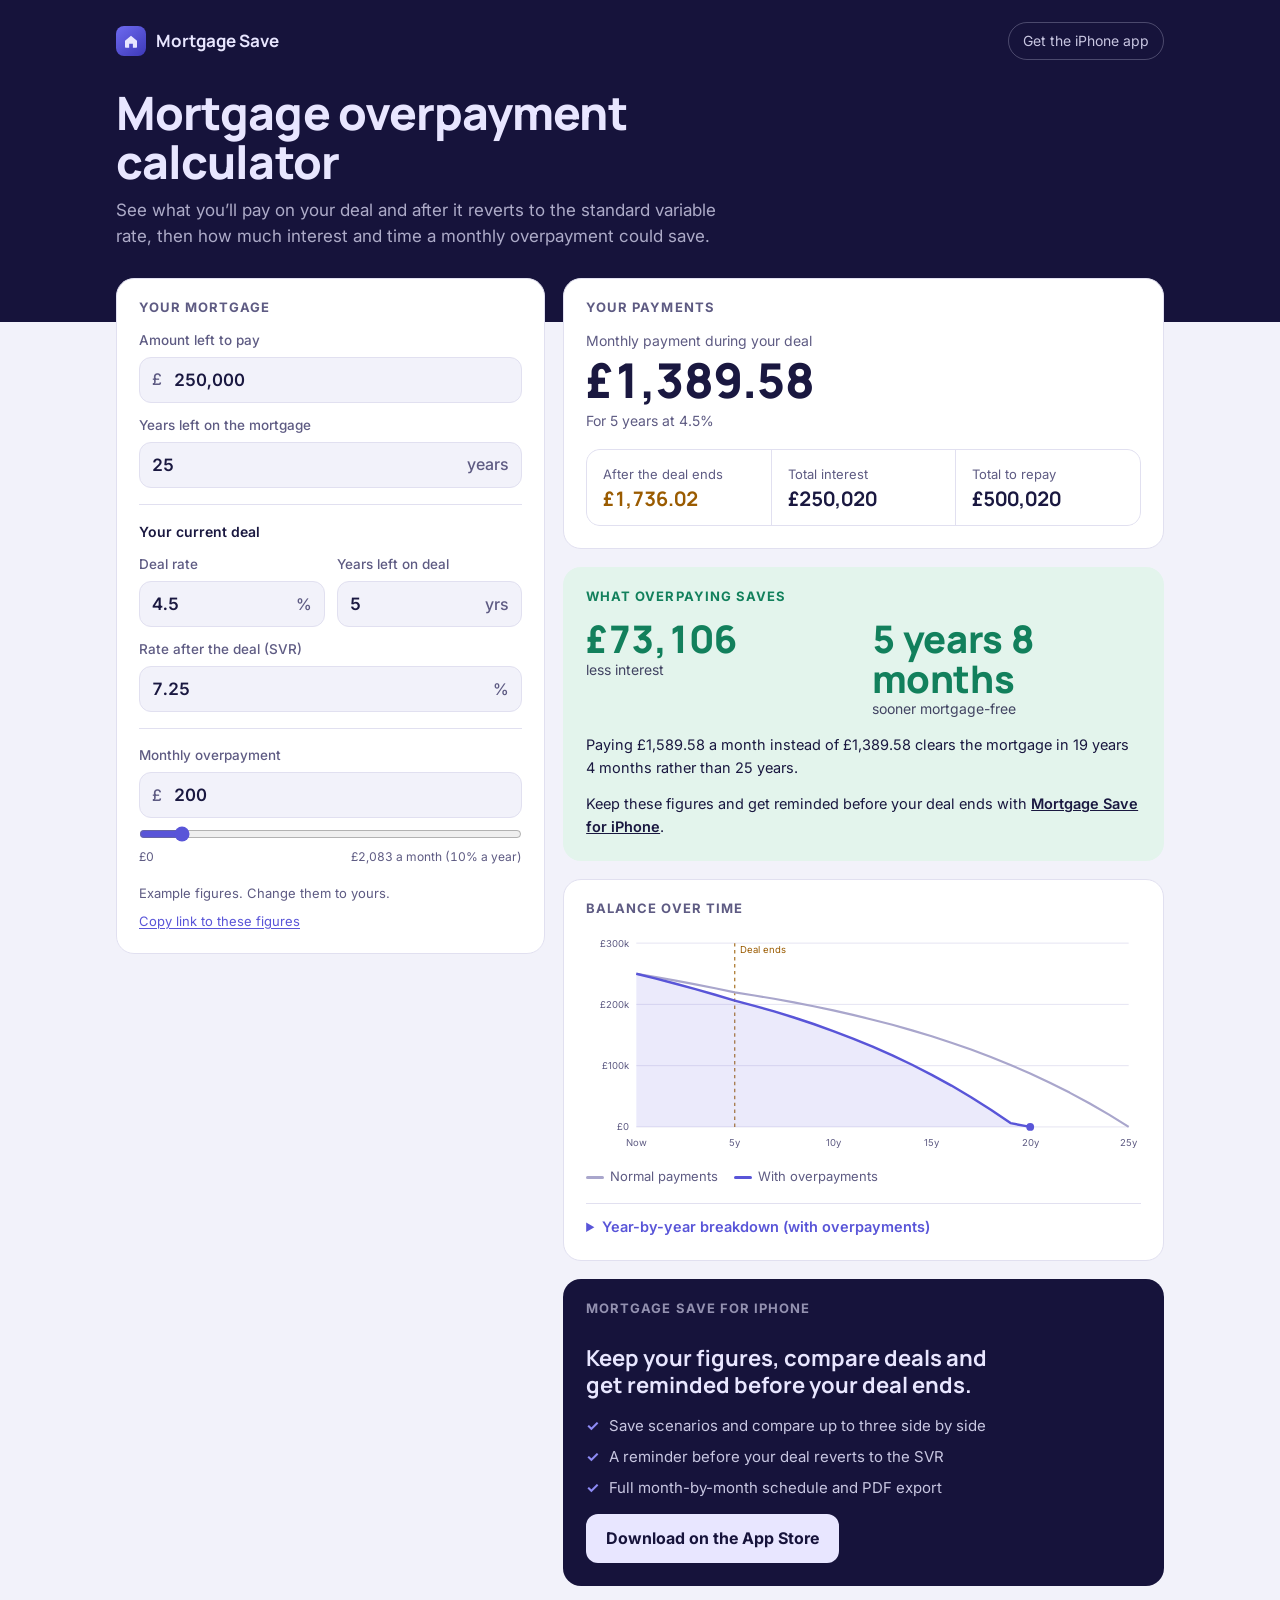
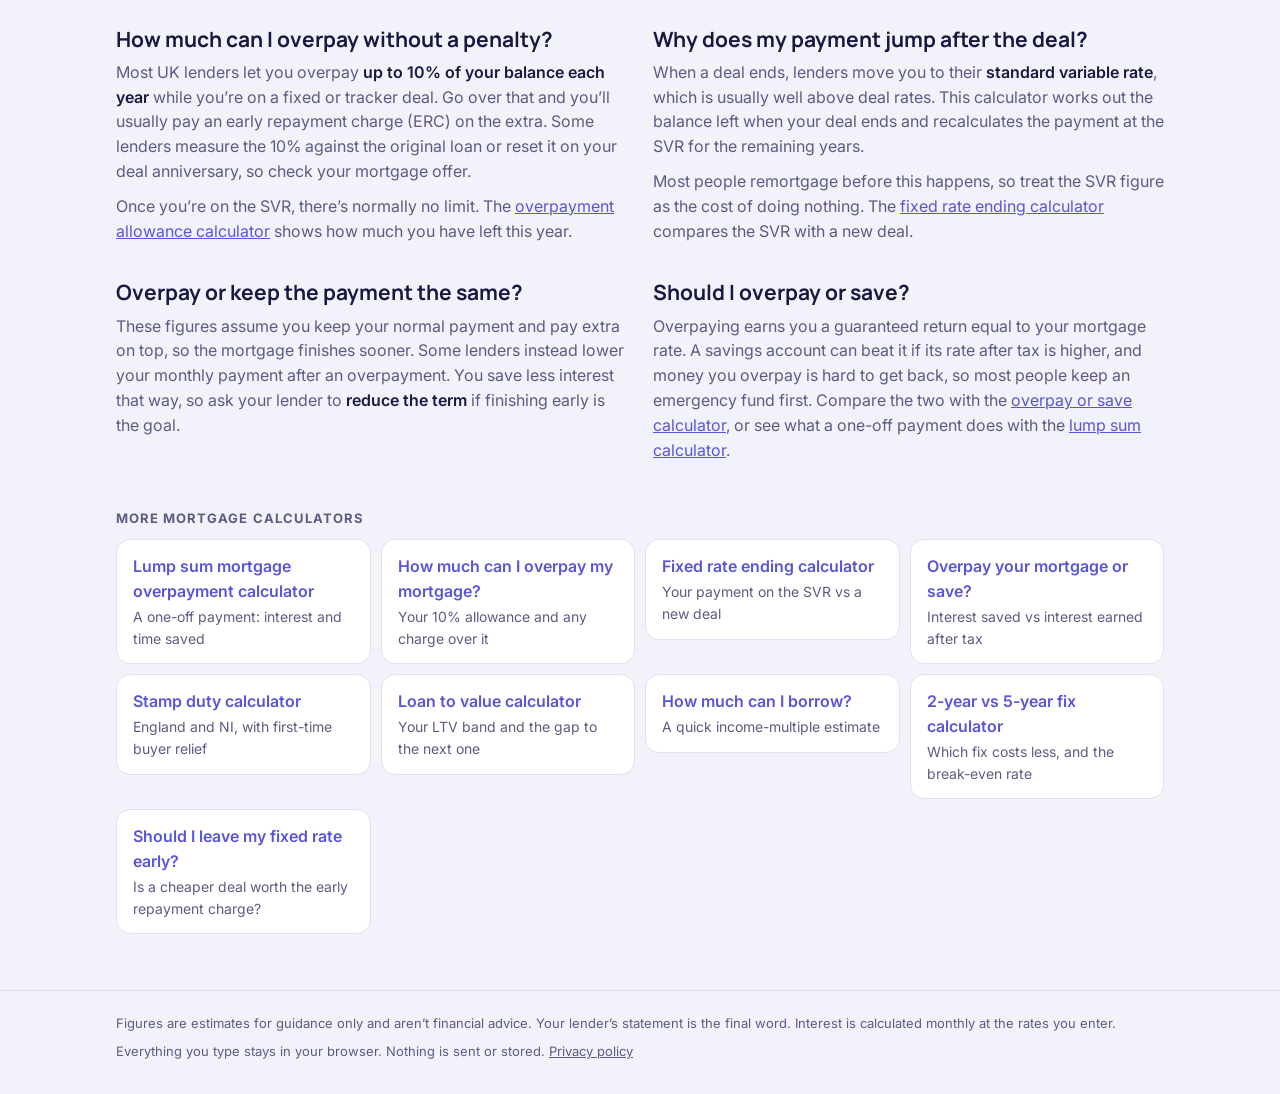
==== commit edf5e705: "Add five more calculator pages, a favicon and IndexNow key Stamp duty, loan to value, how much can I" ====
--- a/calculator/index.html
+++ b/calculator/index.html
@@ -18,6 +18,8 @@
 <meta property="og:image:alt" content="Mortgage Save: free UK mortgage overpayment calculator">
 <meta name="twitter:card" content="summary_large_image">
 <link rel="canonical" href="https://mortgagesave.very-good-studio.com/">
+<link rel="icon" href="favicon.png" type="image/png">
+<link rel="apple-touch-icon" href="apple-touch-icon.png">
 <meta property="og:url" content="https://mortgagesave.very-good-studio.com/">
 <link rel="preconnect" href="https://fonts.googleapis.com">
 <link rel="preconnect" href="https://fonts.gstatic.com" crossorigin>
@@ -207,6 +209,7 @@
 .explain p strong { color: var(--ink); font-weight: 600; }
 
 .callout a, .nudge a { color: inherit; font-weight: 600; }
+.explain a { color: var(--accent); }
 .nudge { font-size: 14.5px; }
 .related { margin-top: 40px; }
 .related h2 { font: 700 13px/1 var(--font-body); text-transform: uppercase; letter-spacing: .08em; color: var(--muted); margin: 0 0 14px; }
@@ -343,12 +346,12 @@
       <section>
         <h2>How much can I overpay without a penalty?</h2>
         <p>Most UK lenders let you overpay <strong>up to 10% of your balance each year</strong> while you’re on a fixed or tracker deal. Go over that and you’ll usually pay an early repayment charge (ERC) on the extra. Some lenders measure the 10% against the original loan or reset it on your deal anniversary, so check your mortgage offer.</p>
-        <p>Once you’re on the SVR, there’s normally no limit.</p>
+        <p>Once you’re on the SVR, there’s normally no limit. The <a href="mortgage-overpayment-allowance-calculator/">overpayment allowance calculator</a> shows how much you have left this year.</p>
       </section>
       <section>
         <h2>Why does my payment jump after the deal?</h2>
         <p>When a deal ends, lenders move you to their <strong>standard variable rate</strong>, which is usually well above deal rates. This calculator works out the balance left when your deal ends and recalculates the payment at the SVR for the remaining years.</p>
-        <p>Most people remortgage before this happens, so treat the SVR figure as the cost of doing nothing.</p>
+        <p>Most people remortgage before this happens, so treat the SVR figure as the cost of doing nothing. The <a href="fixed-rate-ending-calculator/">fixed rate ending calculator</a> compares the SVR with a new deal.</p>
       </section>
       <section>
         <h2>Overpay or keep the payment the same?</h2>
@@ -356,19 +359,26 @@
       </section>
       <section>
         <h2>Should I overpay or save?</h2>
-        <p>Overpaying earns you a guaranteed return equal to your mortgage rate. A savings account can beat it if its rate after tax is higher, and money you overpay is hard to get back, so most people keep an emergency fund first.</p>
+        <p>Overpaying earns you a guaranteed return equal to your mortgage rate. A savings account can beat it if its rate after tax is higher, and money you overpay is hard to get back, so most people keep an emergency fund first. Compare the two with the <a href="overpay-mortgage-or-save-calculator/">overpay or save calculator</a>, or see what a one-off payment does with the <a href="lump-sum-overpayment-calculator/">lump sum calculator</a>.</p>
       </section>
     </div>
 
+<!-- related:start -->
     <nav class="related" aria-label="More calculators">
       <h2>More mortgage calculators</h2>
       <ul>
-        <li><a href="lump-sum-overpayment-calculator/">Lump sum overpayment calculator<span>A one-off payment: interest and time saved</span></a></li>
-        <li><a href="mortgage-overpayment-allowance-calculator/">How much can I overpay?<span>Your 10% allowance and any charge over it</span></a></li>
+        <li><a href="lump-sum-overpayment-calculator/">Lump sum mortgage overpayment calculator<span>A one-off payment: interest and time saved</span></a></li>
+        <li><a href="mortgage-overpayment-allowance-calculator/">How much can I overpay my mortgage?<span>Your 10% allowance and any charge over it</span></a></li>
         <li><a href="fixed-rate-ending-calculator/">Fixed rate ending calculator<span>Your payment on the SVR vs a new deal</span></a></li>
-        <li><a href="overpay-mortgage-or-save-calculator/">Overpay or save?<span>Interest saved vs interest earned after tax</span></a></li>
+        <li><a href="overpay-mortgage-or-save-calculator/">Overpay your mortgage or save?<span>Interest saved vs interest earned after tax</span></a></li>
+        <li><a href="stamp-duty-calculator/">Stamp duty calculator<span>England and NI, with first-time buyer relief</span></a></li>
+        <li><a href="loan-to-value-calculator/">Loan to value calculator<span>Your LTV band and the gap to the next one</span></a></li>
+        <li><a href="how-much-can-i-borrow-calculator/">How much can I borrow?<span>A quick income-multiple estimate</span></a></li>
+        <li><a href="2-year-vs-5-year-fix-calculator/">2-year vs 5-year fix calculator<span>Which fix costs less, and the break-even rate</span></a></li>
+        <li><a href="leave-fixed-rate-early-calculator/">Should I leave my fixed rate early?<span>Is a cheaper deal worth the early repayment charge?</span></a></li>
       </ul>
     </nav>
+    <!-- related:end -->
   </div>
 </main>
 
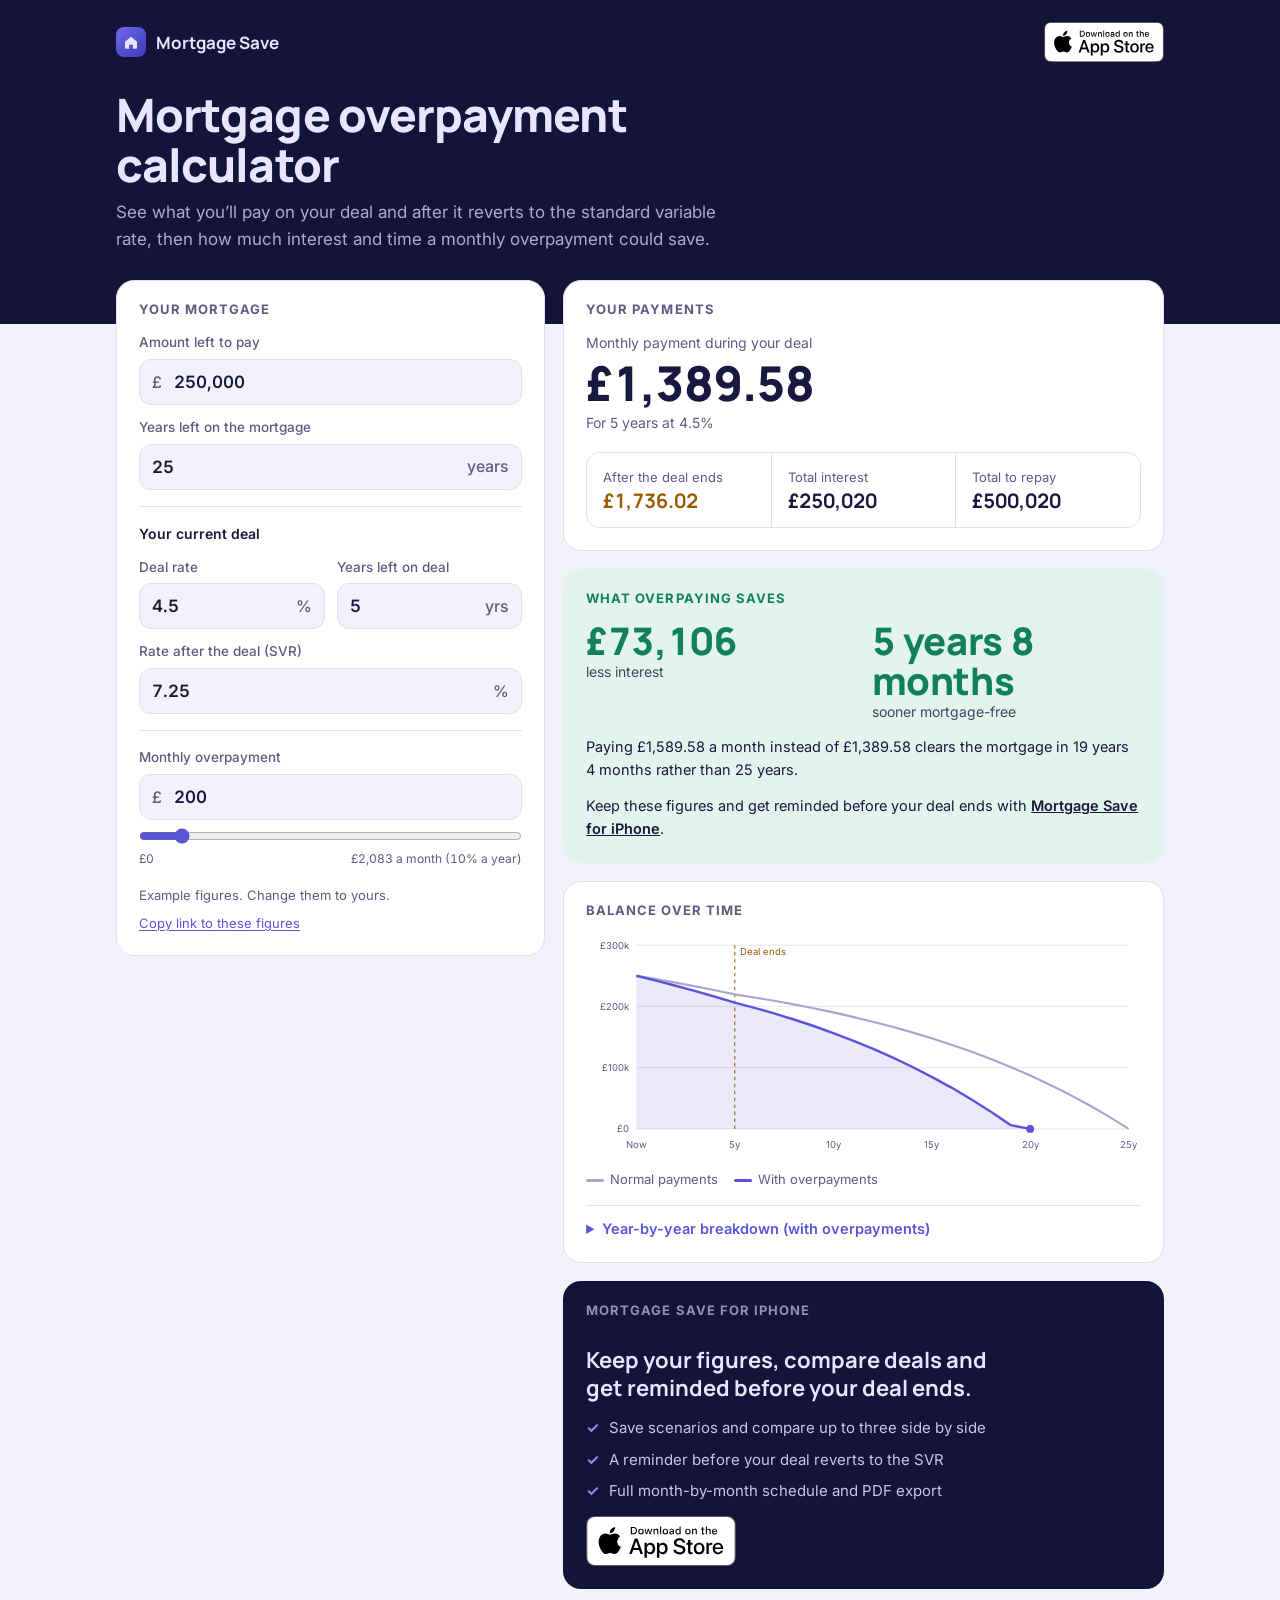
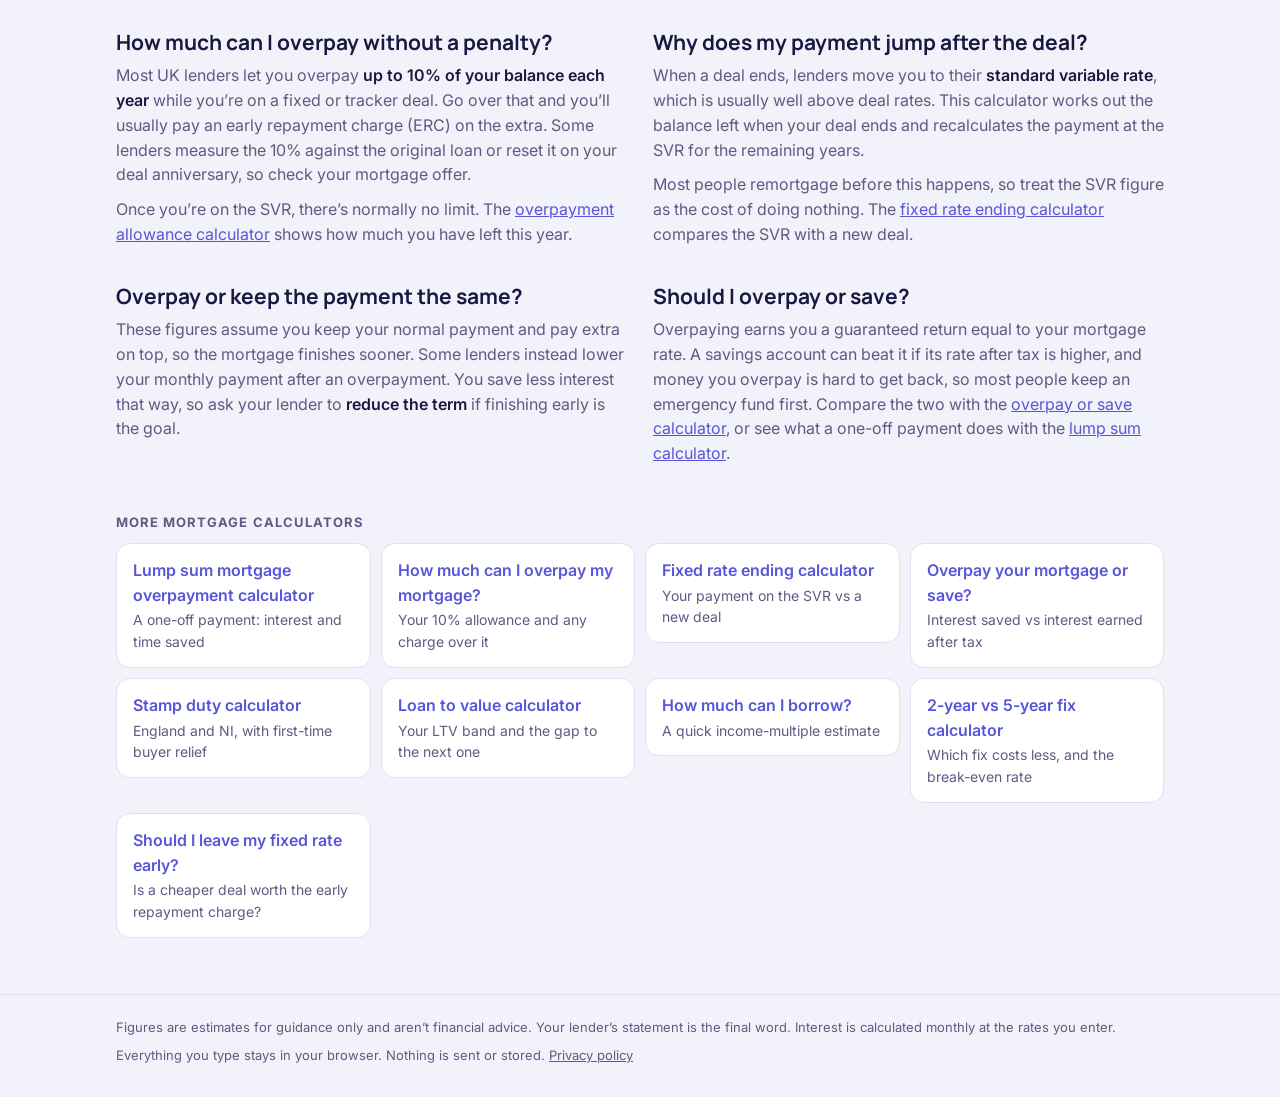
==== commit ea8d1017: "Use the official App Store badge for the download buttons The header "Get the iPhone app" pill and t" ====
--- a/calculator/index.html
+++ b/calculator/index.html
@@ -3,7 +3,7 @@
 <head>
 <meta charset="utf-8">
 <meta name="viewport" content="width=device-width, initial-scale=1, viewport-fit=cover">
-<title>Mortgage Overpayment Calculator UK: Fixed Deal and SVR | Mortgage Save</title>
+<title>Mortgage Overpayment Calculator UK | Mortgage Save</title>
 <meta name="claude:viewport-fit-sides" content="cover">
 <meta name="description" content="Free UK mortgage overpayment calculator. See your monthly payment on your deal and after it reverts to the SVR, and how much interest and time a monthly overpayment saves. Nothing you enter leaves your browser.">
 <meta name="apple-itunes-app" content="app-id=6467675017">
@@ -125,8 +125,9 @@
 .brandline { display: flex; align-items: center; justify-content: space-between; gap: 12px; flex-wrap: wrap; }
 .brand { display: flex; align-items: center; gap: 10px; font: 700 17px/1 var(--font-display); color: var(--brand-fg); text-decoration: none; }
 .brand-mark { width: 30px; height: 30px; border-radius: 8px; background: linear-gradient(140deg, #6E6AF0, #3D39B8); display: grid; place-items: center; }
-.store-link { color: var(--brand-fg); font-size: 14px; opacity: .85; text-decoration: none; border: 1px solid rgba(232,230,255,.3); border-radius: 999px; padding: 7px 14px; }
-.store-link:hover { opacity: 1; border-color: rgba(232,230,255,.6); }
+.store-link { display: block; border-radius: 8px; }
+.store-link img { display: block; width: 120px; height: 40px; filter: invert(1); }
+.store-link:hover { opacity: .9; }
 h1 { font: 800 clamp(30px, 5vw, 46px)/1.08 var(--font-display); letter-spacing: -0.02em; margin: 0; text-wrap: balance; max-width: 18ch; }
 .lede { margin: 10px 0 0; max-width: 58ch; color: rgba(232,230,255,.72); font-size: 17px; }
 
@@ -198,8 +199,9 @@
 .app .pitch { font: 700 22px/1.25 var(--font-display); margin: 0; text-wrap: balance; }
 .app ul { margin: 0; padding: 0; list-style: none; display: grid; gap: 8px; font-size: 15px; color: rgba(232,230,255,.85); }
 .app li::before { content: "✓"; color: #8E8BF5; font-weight: 700; margin-right: 10px; }
-.app .cta { justify-self: start; background: var(--brand-fg); color: var(--brand); font-weight: 700; text-decoration: none; padding: 12px 20px; border-radius: 12px; }
-.app .cta:hover { background: #fff; }
+.app .cta { justify-self: start; display: block; border-radius: 10px; }
+.app .cta img { display: block; width: 150px; height: 50px; filter: invert(1); }
+.app .cta:hover { opacity: .9; }
 
 .explain { margin-top: 40px; display: grid; gap: 26px; grid-template-columns: 1fr; }
 @media (min-width: 760px) { .explain { grid-template-columns: 1fr 1fr; } }
@@ -233,7 +235,7 @@
         </span>
         Mortgage Save
       </a>
-      <a class="store-link" href="https://apps.apple.com/app/id6467675017" rel="noopener">Get the iPhone app</a>
+      <a class="store-link" href="https://apps.apple.com/app/id6467675017" rel="noopener"><img src="app-store-badge.svg" alt="Download on the App Store" width="120" height="40"></a>
     </div>
     <div>
       <h1>Mortgage overpayment calculator</h1>
@@ -337,7 +339,7 @@
             <li>A reminder before your deal reverts to the SVR</li>
             <li>Full month-by-month schedule and PDF export</li>
           </ul>
-          <a class="cta" href="https://apps.apple.com/app/id6467675017" rel="noopener">Download on the App Store</a>
+          <a class="cta" href="https://apps.apple.com/app/id6467675017" rel="noopener"><img src="app-store-badge.svg" alt="Download Mortgage Save on the App Store" width="150" height="50" loading="lazy"></a>
         </section>
       </div>
     </div>
